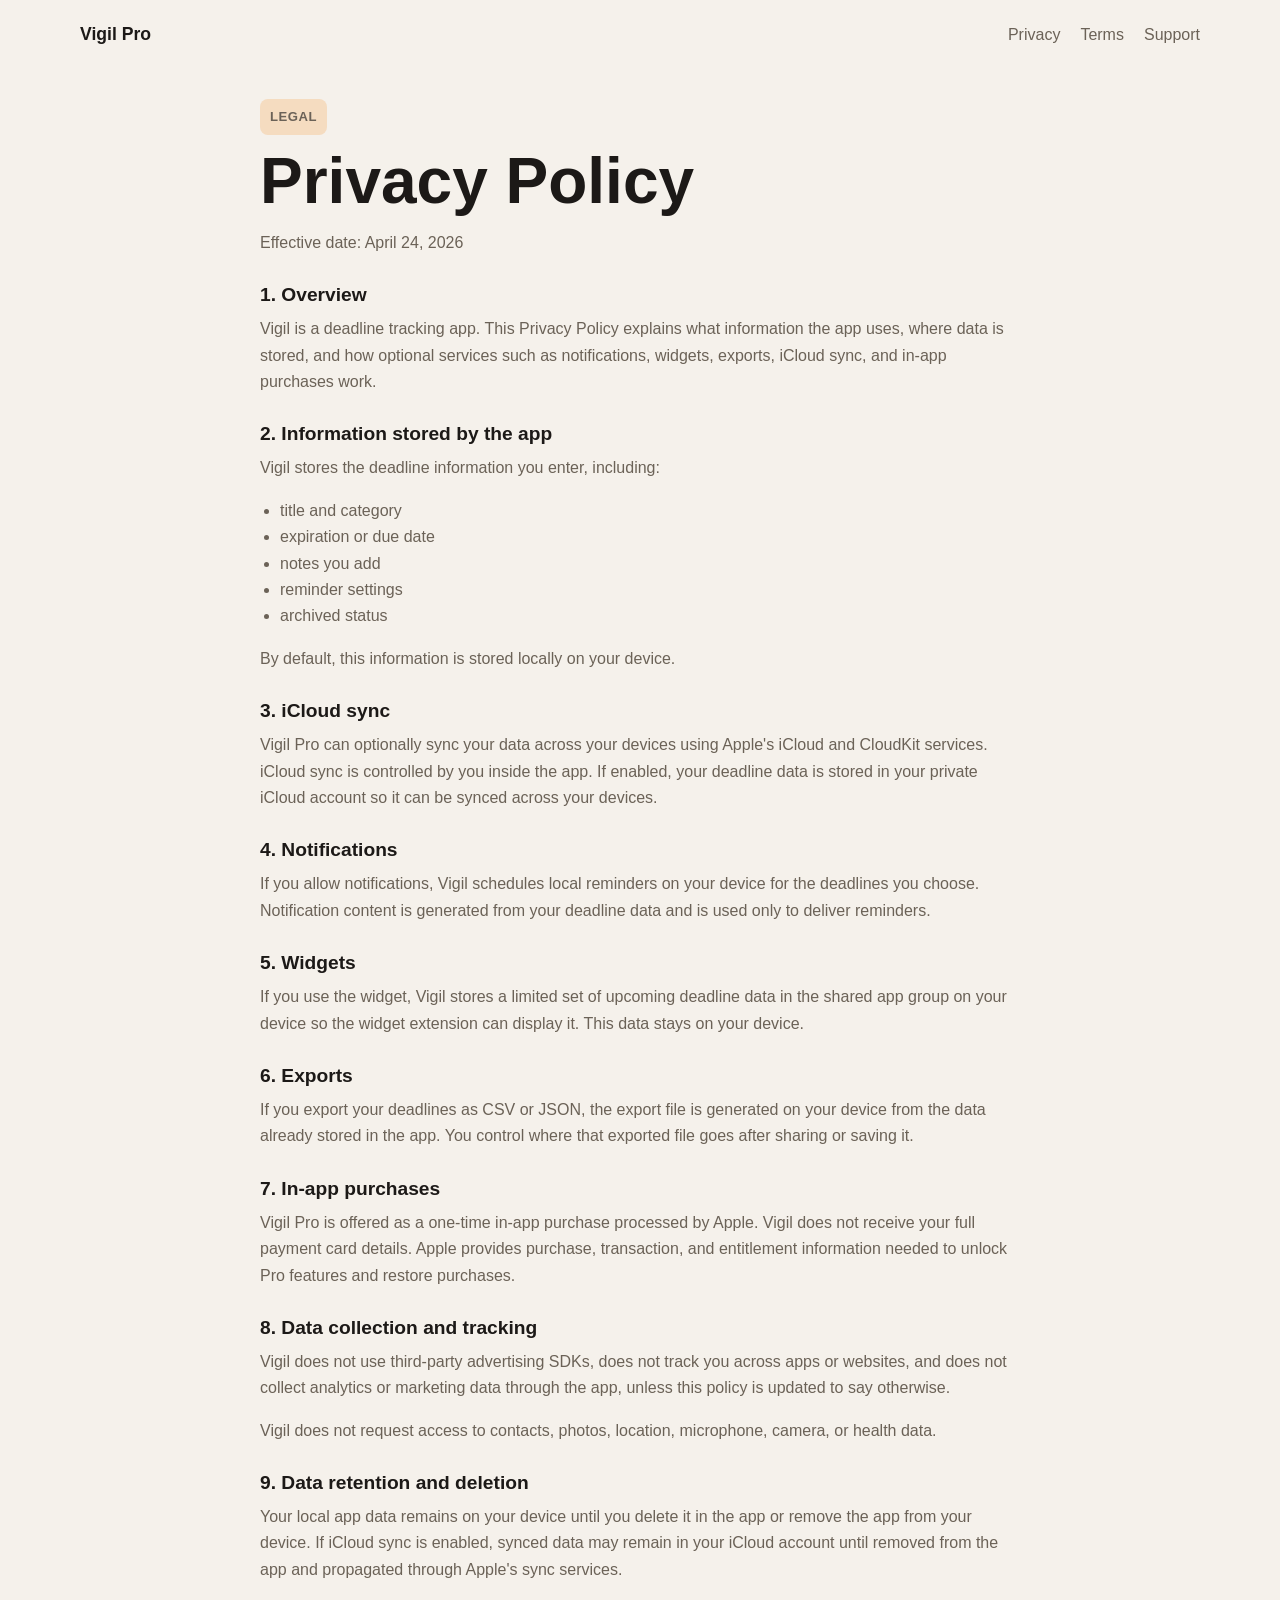
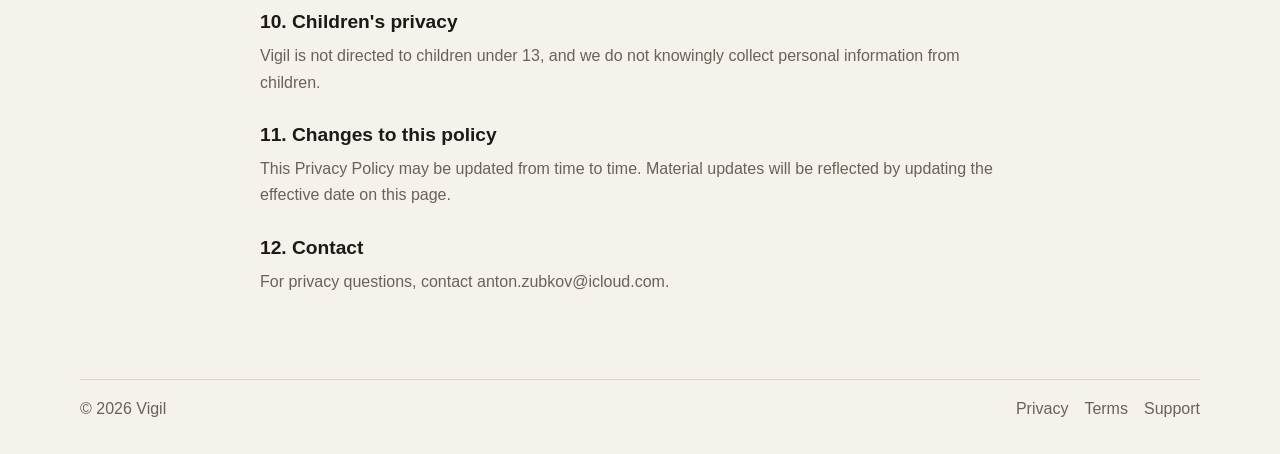
==== privacy.html @ f4479932 "Add Vigil site" ====
<!DOCTYPE html>
<html lang="en">
<head>
    <meta charset="UTF-8">
    <meta name="viewport" content="width=device-width, initial-scale=1.0">
    <title>Privacy Policy - Vigil Pro</title>
    <meta name="description" content="Privacy Policy for Vigil.">
    <link rel="stylesheet" href="./styles.css">
</head>
<body>
    <header class="site-header">
        <a class="brand" href="./index.html">Vigil Pro</a>
        <nav class="site-nav">
            <a href="./privacy.html">Privacy</a>
            <a href="./terms.html">Terms</a>
            <a href="./support.html">Support</a>
        </nav>
    </header>

    <main class="legal-page">
        <p class="eyebrow">Legal</p>
        <h1>Privacy Policy</h1>
        <p class="legal-meta">Effective date: April 24, 2026</p>

        <section class="legal-section">
            <h2>1. Overview</h2>
            <p>
                Vigil is a deadline tracking app. This Privacy Policy explains what information the app uses,
                where data is stored, and how optional services such as notifications, widgets, exports, iCloud sync,
                and in-app purchases work.
            </p>
        </section>

        <section class="legal-section">
            <h2>2. Information stored by the app</h2>
            <p>Vigil stores the deadline information you enter, including:</p>
            <ul>
                <li>title and category</li>
                <li>expiration or due date</li>
                <li>notes you add</li>
                <li>reminder settings</li>
                <li>archived status</li>
            </ul>
            <p>
                By default, this information is stored locally on your device.
            </p>
        </section>

        <section class="legal-section">
            <h2>3. iCloud sync</h2>
            <p>
                Vigil Pro can optionally sync your data across your devices using Apple's iCloud and CloudKit services.
                iCloud sync is controlled by you inside the app. If enabled, your deadline data is stored in your private
                iCloud account so it can be synced across your devices.
            </p>
        </section>

        <section class="legal-section">
            <h2>4. Notifications</h2>
            <p>
                If you allow notifications, Vigil schedules local reminders on your device for the deadlines you choose.
                Notification content is generated from your deadline data and is used only to deliver reminders.
            </p>
        </section>

        <section class="legal-section">
            <h2>5. Widgets</h2>
            <p>
                If you use the widget, Vigil stores a limited set of upcoming deadline data in the shared app group on
                your device so the widget extension can display it. This data stays on your device.
            </p>
        </section>

        <section class="legal-section">
            <h2>6. Exports</h2>
            <p>
                If you export your deadlines as CSV or JSON, the export file is generated on your device from the data
                already stored in the app. You control where that exported file goes after sharing or saving it.
            </p>
        </section>

        <section class="legal-section">
            <h2>7. In-app purchases</h2>
            <p>
                Vigil Pro is offered as a one-time in-app purchase processed by Apple. Vigil does not receive your full
                payment card details. Apple provides purchase, transaction, and entitlement information needed to unlock
                Pro features and restore purchases.
            </p>
        </section>

        <section class="legal-section">
            <h2>8. Data collection and tracking</h2>
            <p>
                Vigil does not use third-party advertising SDKs, does not track you across apps or websites, and does not
                collect analytics or marketing data through the app, unless this policy is updated to say otherwise.
            </p>
            <p>Vigil does not request access to contacts, photos, location, microphone, camera, or health data.</p>
        </section>

        <section class="legal-section">
            <h2>9. Data retention and deletion</h2>
            <p>
                Your local app data remains on your device until you delete it in the app or remove the app from your device.
                If iCloud sync is enabled, synced data may remain in your iCloud account until removed from the app and
                propagated through Apple's sync services.
            </p>
        </section>

        <section class="legal-section">
            <h2>10. Children's privacy</h2>
            <p>
                Vigil is not directed to children under 13, and we do not knowingly collect personal information from children.
            </p>
        </section>

        <section class="legal-section">
            <h2>11. Changes to this policy</h2>
            <p>
                This Privacy Policy may be updated from time to time. Material updates will be reflected by updating the
                effective date on this page.
            </p>
        </section>

        <section class="legal-section">
            <h2>12. Contact</h2>
            <p>
                For privacy questions, contact
                <a href="mailto:anton.zubkov@icloud.com">anton.zubkov@icloud.com</a>.
            </p>
        </section>
    </main>

    <footer class="site-footer">
        <span>© 2026 Vigil</span>
        <div class="footer-links">
            <a href="./privacy.html">Privacy</a>
            <a href="./terms.html">Terms</a>
            <a href="./support.html">Support</a>
        </div>
    </footer>
</body>
</html>
---- styles.css ----
:root {
    color-scheme: light;
    --bg: #f5f1eb;
    --surface: #ffffff;
    --surface-muted: #fbf8f4;
    --border: #ded5ca;
    --text: #1c1917;
    --muted: #6b6257;
    --accent: #b36a1e;
    --accent-strong: #8e5316;
    --success: #2f855a;
    --warning: #b7791f;
    --danger: #c05621;
}

* {
    box-sizing: border-box;
}

body {
    margin: 0;
    font-family: Inter, -apple-system, BlinkMacSystemFont, "Segoe UI", sans-serif;
    background: var(--bg);
    color: var(--text);
}

a {
    color: inherit;
    text-decoration: none;
}

.site-header,
.site-footer,
main {
    width: min(1120px, calc(100vw - 32px));
    margin: 0 auto;
}

.site-header {
    display: flex;
    align-items: center;
    justify-content: space-between;
    padding: 24px 0 18px;
}

.brand {
    font-size: 1.1rem;
    font-weight: 700;
}

.site-nav {
    display: flex;
    gap: 20px;
    color: var(--muted);
}

.hero {
    display: grid;
    grid-template-columns: minmax(0, 1.1fr) minmax(320px, 420px);
    gap: 32px;
    align-items: center;
    padding: 36px 0 32px;
}

.eyebrow {
    display: inline-block;
    margin: 0 0 14px;
    padding: 7px 10px;
    border-radius: 8px;
    background: #f5dcc0;
    color: var(--accent-strong);
    font-size: 0.82rem;
    font-weight: 700;
    letter-spacing: 0.04em;
    text-transform: uppercase;
}

h1,
h2,
h3,
p {
    margin-top: 0;
}

h1 {
    font-size: clamp(2.4rem, 5vw, 4.2rem);
    line-height: 1.02;
    margin-bottom: 16px;
}

h2 {
    font-size: clamp(1.8rem, 3vw, 2.5rem);
    margin-bottom: 0;
}

.hero-text,
.legal-page p,
.info-card p,
.support-intro,
li {
    color: var(--muted);
    line-height: 1.65;
}

.hero-actions {
    display: flex;
    flex-wrap: wrap;
    gap: 12px;
    margin-top: 28px;
}

.button {
    display: inline-flex;
    align-items: center;
    justify-content: center;
    min-height: 48px;
    padding: 0 18px;
    border-radius: 8px;
    border: 1px solid var(--border);
    font-weight: 600;
}

.button-primary {
    background: var(--accent);
    border-color: var(--accent);
    color: #fff;
}

.button-secondary {
    background: var(--surface);
}

.device {
    position: relative;
    justify-self: end;
    width: 100%;
    max-width: 400px;
    padding: 16px;
    border-radius: 34px;
    background: #1f1b17;
    box-shadow: 0 32px 64px rgba(31, 27, 23, 0.16);
}

.device-notch {
    width: 138px;
    height: 26px;
    margin: 0 auto 8px;
    border-radius: 16px;
    background: #0e0c0a;
}

.device-screen {
    background: linear-gradient(180deg, #fff9f2 0%, #f6efe6 100%);
    border-radius: 26px;
    padding: 18px;
}

.device-header {
    display: flex;
    justify-content: space-between;
    align-items: center;
    margin-bottom: 18px;
    font-weight: 700;
}

.badge {
    display: inline-flex;
    align-items: center;
    min-height: 28px;
    padding: 0 10px;
    border-radius: 8px;
    background: #f2d9bc;
    color: var(--accent-strong);
    font-size: 0.8rem;
}

.deadline-card,
.info-card,
.doc-link {
    background: var(--surface);
    border: 1px solid var(--border);
}

.deadline-card {
    display: flex;
    align-items: center;
    justify-content: space-between;
    gap: 16px;
    padding: 14px;
    border-radius: 8px;
    margin-bottom: 10px;
}

.deadline-title {
    margin-bottom: 4px;
    font-weight: 700;
}

.deadline-subtitle {
    margin-bottom: 0;
    font-size: 0.92rem;
}

.deadline-state {
    flex: 0 0 auto;
    min-height: 28px;
    padding: 0 10px;
    border-radius: 8px;
    display: inline-flex;
    align-items: center;
    font-size: 0.82rem;
    font-weight: 700;
}

.deadline-state-ok {
    background: #e8f5ec;
    color: var(--success);
}

.deadline-state-warning {
    background: #fff4df;
    color: var(--warning);
}

.deadline-state-critical {
    background: #fde8df;
    color: var(--danger);
}

.feature-grid {
    display: grid;
    grid-template-columns: repeat(2, minmax(0, 1fr));
    gap: 10px;
    margin-top: 16px;
}

.feature-chip {
    min-height: 42px;
    padding: 0 12px;
    border-radius: 8px;
    background: rgba(255, 255, 255, 0.78);
    border: 1px solid var(--border);
    display: inline-flex;
    align-items: center;
    justify-content: center;
    font-weight: 600;
}

.section {
    padding: 48px 0;
}

.section-muted {
    border-top: 1px solid var(--border);
}

.section-heading {
    max-width: 640px;
    margin-bottom: 24px;
}

.info-grid {
    display: grid;
    grid-template-columns: repeat(2, minmax(0, 1fr));
    gap: 16px;
}

.info-card {
    padding: 20px;
    border-radius: 8px;
}

.info-card h3 {
    margin-bottom: 8px;
}

.link-list {
    display: grid;
    gap: 12px;
}

.doc-link {
    display: flex;
    justify-content: space-between;
    align-items: center;
    gap: 20px;
    padding: 18px 20px;
    border-radius: 8px;
    font-weight: 600;
}

.legal-page {
    max-width: 760px;
    padding: 36px 0 56px;
}

.legal-meta {
    margin-bottom: 28px;
}

.legal-section {
    margin-bottom: 28px;
}

.legal-section h2 {
    font-size: 1.2rem;
    margin-bottom: 10px;
}

ul {
    padding-left: 20px;
}

.support-email a {
    font-size: 1.4rem;
    font-weight: 700;
    color: var(--accent-strong);
}

.site-footer {
    display: flex;
    justify-content: space-between;
    align-items: center;
    gap: 16px;
    padding: 20px 0 36px;
    color: var(--muted);
    border-top: 1px solid var(--border);
}

.footer-links {
    display: flex;
    gap: 16px;
}

@media (max-width: 900px) {
    .hero {
        grid-template-columns: 1fr;
    }

    .device {
        justify-self: start;
    }

    .info-grid {
        grid-template-columns: 1fr;
    }
}

@media (max-width: 640px) {
    .site-header,
    .site-footer {
        flex-direction: column;
        align-items: flex-start;
    }

    .site-nav,
    .footer-links {
        flex-wrap: wrap;
    }
}
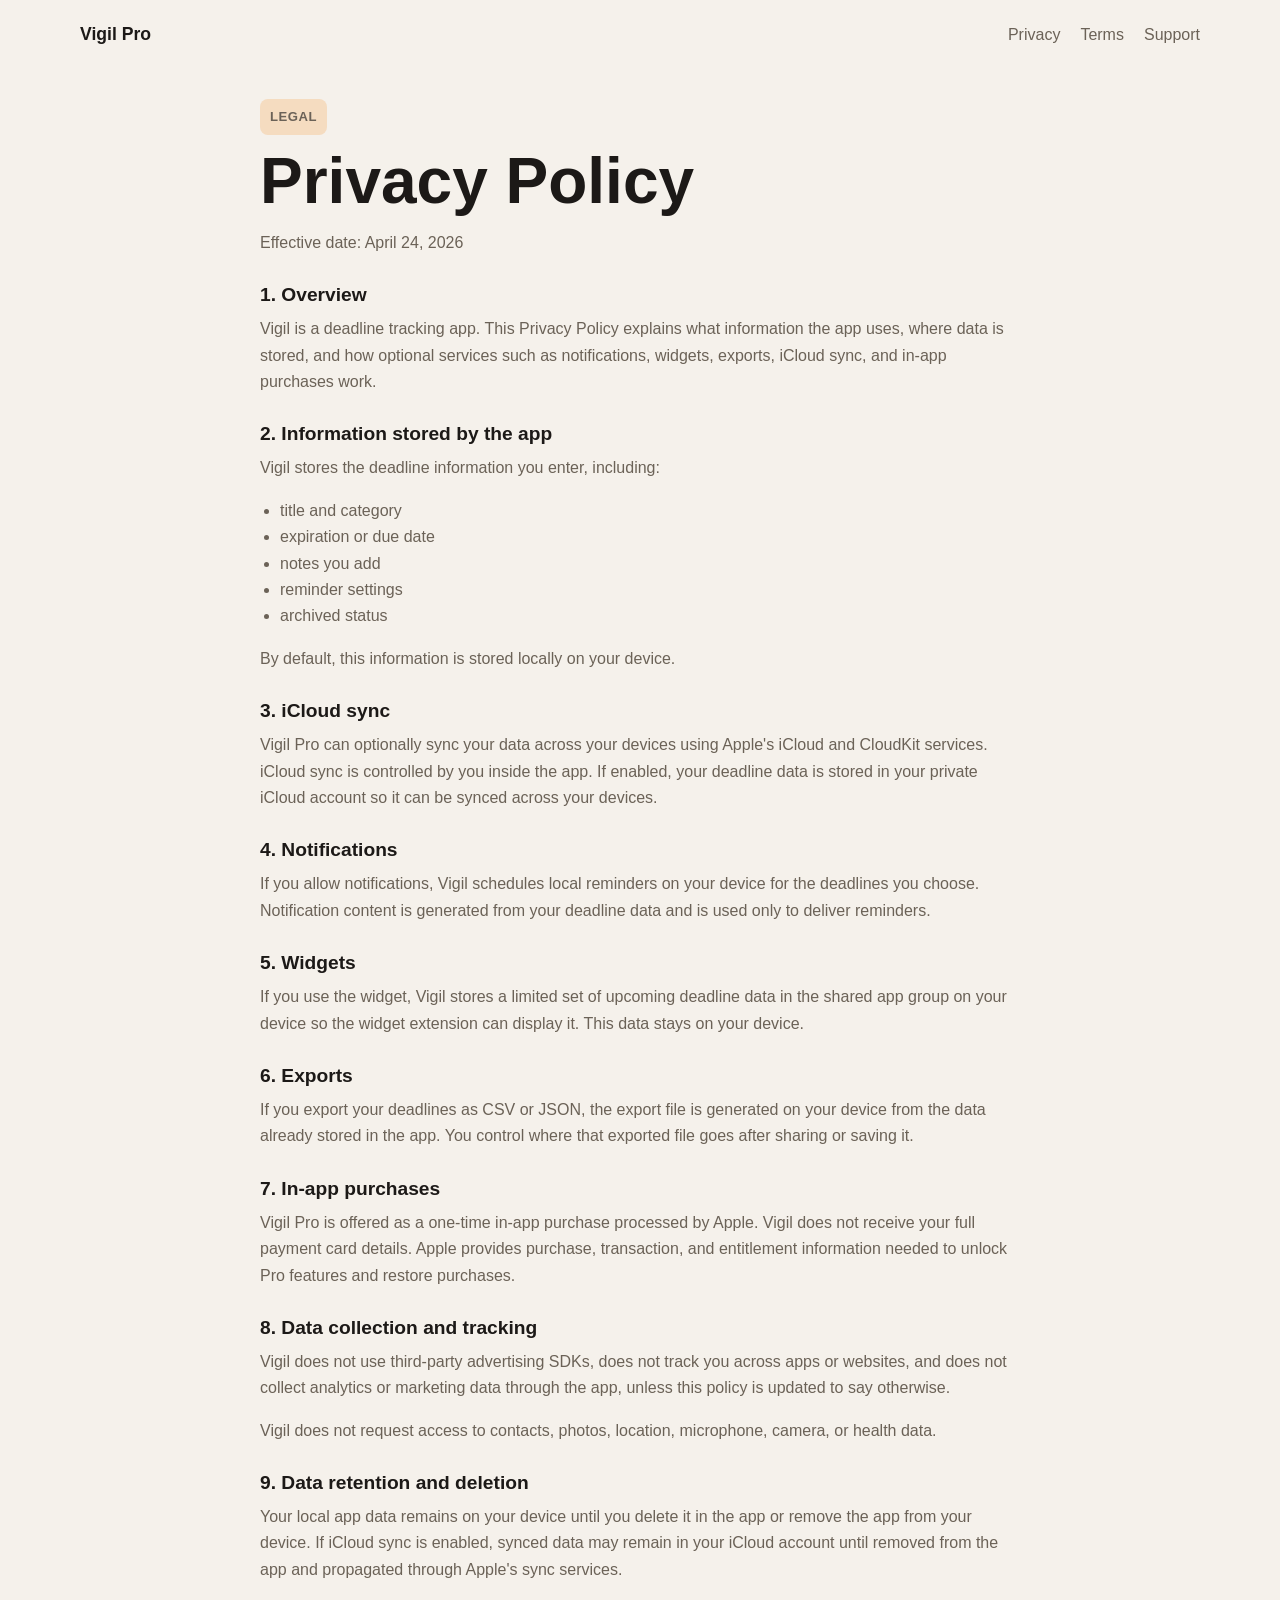
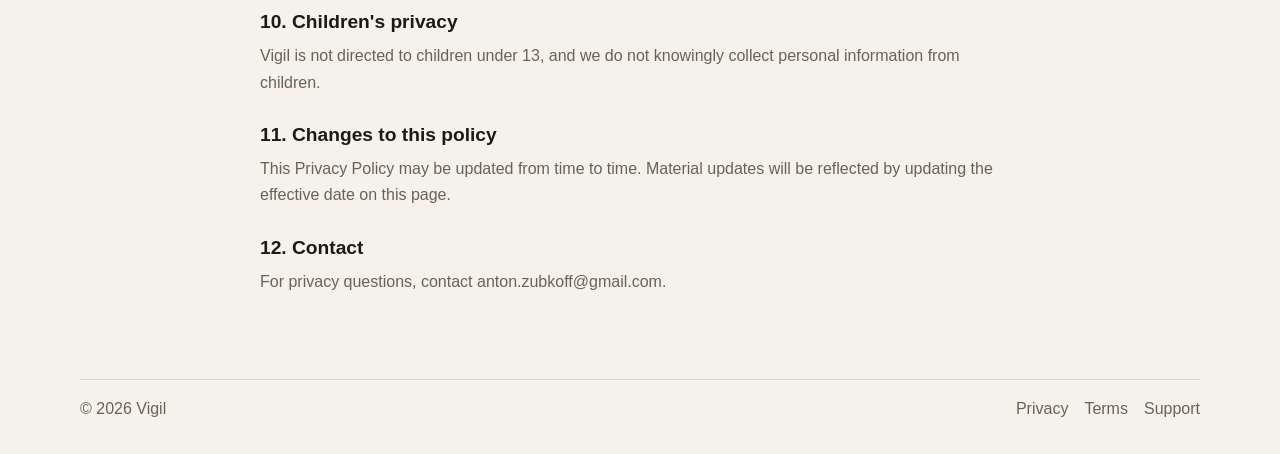
==== commit 7eda71ab: "Update contact email" ====
--- a/privacy.html
+++ b/privacy.html
@@ -125,7 +125,7 @@
             <h2>12. Contact</h2>
             <p>
                 For privacy questions, contact
-                <a href="mailto:anton.zubkov@icloud.com">anton.zubkov@icloud.com</a>.
+                <a href="mailto:anton.zubkoff@gmail.com">anton.zubkoff@gmail.com</a>.
             </p>
         </section>
     </main>
